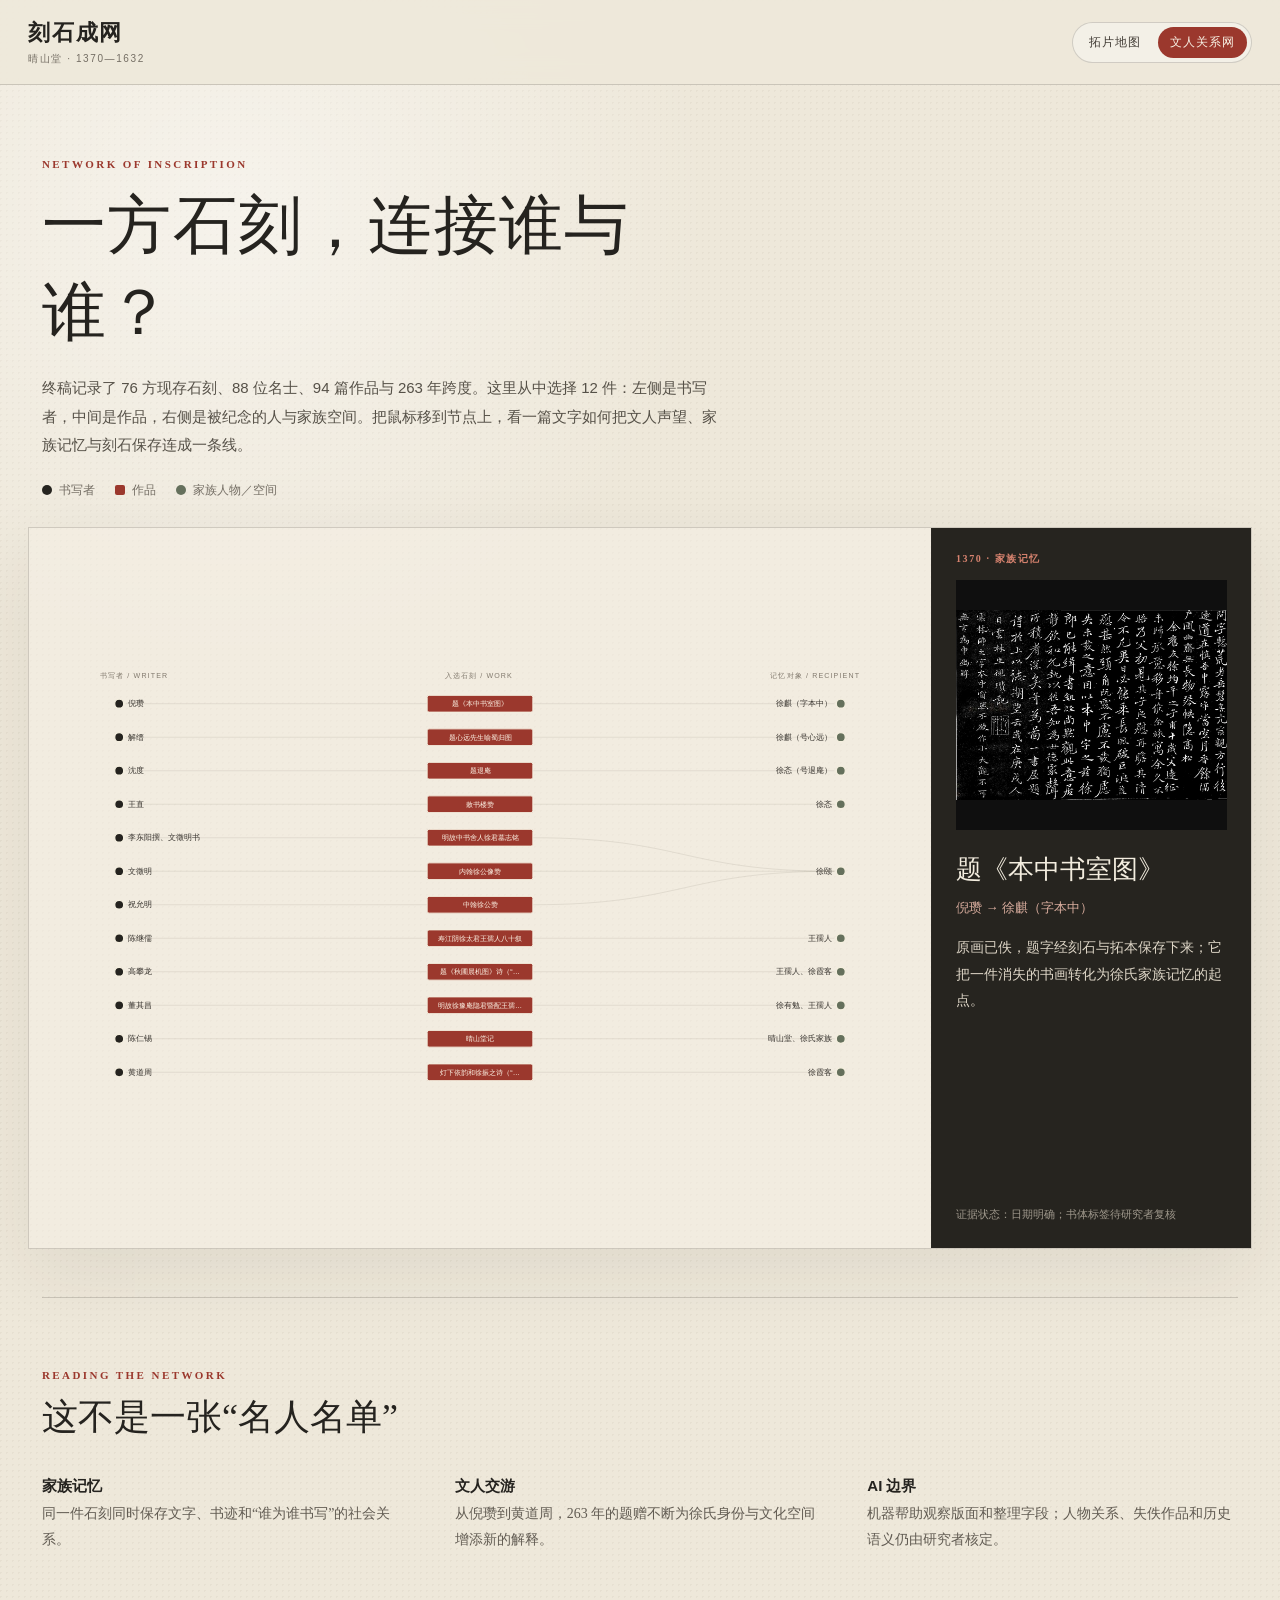
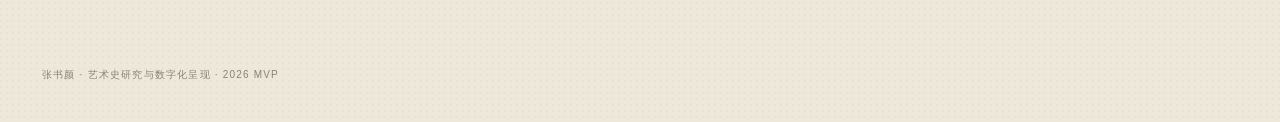
==== network.html @ 60465b58 "Launch Qingshan Hall stone network" ====
<!DOCTYPE html>
<html lang="zh-CN">
<head>
  <meta charset="utf-8" />
  <meta name="viewport" content="width=device-width, initial-scale=1" />
  <title>文人关系网｜刻石成网</title>
  <link rel="stylesheet" href="css/network.css" />
</head>
<body>
  <header class="masthead">
    <a class="brand" href="index.html">
      <strong>刻石成网</strong>
      <span>晴山堂 · 1370—1632</span>
    </a>
    <nav class="view-switch" aria-label="视图切换">
      <a href="index.html">拓片地图</a>
      <span>文人关系网</span>
    </nav>
  </header>

  <main>
    <section class="intro">
      <p class="eyebrow">NETWORK OF INSCRIPTION</p>
      <h1>一方石刻，连接谁与谁？</h1>
      <p>终稿记录了 76 方现存石刻、88 位名士、94 篇作品与 263 年跨度。这里从中选择 12 件：左侧是书写者，中间是作品，右侧是被纪念的人与家族空间。把鼠标移到节点上，看一篇文字如何把文人声望、家族记忆与刻石保存连成一条线。</p>
      <div class="legend" aria-label="图例">
        <span><i class="author"></i>书写者</span>
        <span><i class="work"></i>作品</span>
        <span><i class="family"></i>家族人物／空间</span>
      </div>
    </section>

    <section class="network-stage">
      <div class="network-canvas" id="network" aria-label="晴山堂石刻人物关系可视化"></div>
      <aside class="story-panel" id="story" aria-live="polite">
        <p class="story-kicker">1370 · 家族记忆</p>
        <img src="data/1024/001.jpg" alt="倪瓒题本中书室图拓片" />
        <h2>题《本中书室图》</h2>
        <p class="story-route">倪瓒 → 徐麒（字本中）</p>
        <p class="story-body">原画已佚，题字经刻石与拓本保存下来；它把一件消失的书画转化为徐氏家族记忆的起点。</p>
        <p class="story-status">证据状态：日期明确；书体标签待研究者复核</p>
      </aside>
    </section>

    <section class="method-note">
      <p class="eyebrow">READING THE NETWORK</p>
      <h2>这不是一张“名人名单”</h2>
      <div class="method-grid">
        <p><b>家族记忆</b><br />同一件石刻同时保存文字、书迹和“谁为谁书写”的社会关系。</p>
        <p><b>文人交游</b><br />从倪瓒到黄道周，263 年的题赠不断为徐氏身份与文化空间增添新的解释。</p>
        <p><b>AI 边界</b><br />机器帮助观察版面和整理字段；人物关系、失佚作品和历史语义仍由研究者核定。</p>
      </div>
    </section>
  </main>

  <footer>张书颜 · 艺术史研究与数字化呈现 · 2026 MVP</footer>
  <script src="js/d3.v3.min.js"></script>
  <script src="js/network.js"></script>
</body>
</html>
---- css/network.css ----
:root {
  --ink: #25231f;
  --paper: #eee8da;
  --paper-deep: #d8d0bf;
  --cinnabar: #9b382d;
  --moss: #65705c;
  --muted: #746e64;
  --line: rgba(61, 57, 50, 0.2);
}

* { box-sizing: border-box; }

body {
  margin: 0;
  color: var(--ink);
  font-family: "PingFang SC", "Noto Sans CJK SC", sans-serif;
  background:
    radial-gradient(circle at 18% 12%, rgba(255,255,255,.48), transparent 26%),
    linear-gradient(135deg, rgba(112,102,84,.06) 25%, transparent 25%) 0 0 / 6px 6px,
    var(--paper);
}

.masthead {
  position: sticky;
  top: 0;
  z-index: 10;
  display: flex;
  justify-content: space-between;
  align-items: center;
  padding: 18px 28px;
  border-bottom: 1px solid var(--line);
  background: rgba(238, 232, 218, .91);
  backdrop-filter: blur(12px);
}

.brand { color: inherit; text-decoration: none; }
.brand strong { display:block; font-family:"Songti SC","STSong",serif; font-size:22px; letter-spacing:.08em; }
.brand span { display:block; margin-top:4px; color:var(--muted); font-size:10px; letter-spacing:.16em; }

.view-switch { display:flex; gap:5px; padding:4px; border:1px solid var(--line); border-radius:999px; background:rgba(255,255,255,.35); }
.view-switch a,.view-switch span { padding:7px 12px; border-radius:999px; color:#403b34; font-size:12px; letter-spacing:.08em; text-decoration:none; }
.view-switch span { background:var(--cinnabar); color:#f8f2e5; }
.view-switch a:hover { color:var(--cinnabar); }

main { max-width:1600px; margin:0 auto; }
.intro { max-width:800px; padding:72px 42px 28px; }
.eyebrow { margin:0 0 10px; color:var(--cinnabar); font:600 11px/1.4 Georgia,serif; letter-spacing:.22em; }
h1,h2 { font-family:"Songti SC","STSong",serif; font-weight:500; }
h1 { margin:0 0 18px; font-size:clamp(36px,5vw,68px); letter-spacing:.02em; }
.intro>p:not(.eyebrow) { max-width:680px; margin:0; color:#565148; font-size:15px; line-height:1.9; }
.legend { display:flex; flex-wrap:wrap; gap:20px; margin-top:22px; color:var(--muted); font-size:12px; }
.legend span { display:flex; align-items:center; gap:7px; }
.legend i { width:10px; height:10px; border-radius:50%; background:var(--ink); }
.legend i.work { border-radius:2px; background:var(--cinnabar); }
.legend i.family { background:var(--moss); }

.network-stage { display:grid; grid-template-columns:minmax(0,1fr) 320px; min-height:720px; margin:0 28px 48px; border:1px solid var(--line); background:rgba(245,240,229,.54); box-shadow:0 24px 70px rgba(46,40,31,.08); }
.network-canvas { position:relative; min-width:0; overflow:auto; }
.network-canvas svg { display:block; width:100%; min-width:900px; height:720px; }
.column-label { fill:#81796d; font-size:11px; letter-spacing:.16em; }
.link { fill:none; stroke:#817b70; stroke-width:1; stroke-opacity:.24; transition:opacity .2s,stroke .2s,stroke-width .2s; }
.node { cursor:pointer; }
.node circle { stroke:#f5efdf; stroke-width:2; transition:r .2s,opacity .2s; }
.node.author circle { fill:var(--ink); }
.node.family circle { fill:var(--moss); }
.node.work rect { fill:var(--cinnabar); stroke:#f5efdf; stroke-width:1.5; rx:3; }
.node text { fill:#37332e; font-size:12px; transition:opacity .2s; }
.node.work text { fill:#fff7e9; font-size:11px; text-anchor:middle; pointer-events:none; }
.node.author text { text-anchor:start; }
.node.family text { text-anchor:end; }
.muted { opacity:.13; }
.link.active { stroke:var(--cinnabar); stroke-width:2.4; stroke-opacity:.9; }
.node.active circle { stroke:var(--cinnabar); stroke-width:4; }
.node.work.active rect { stroke:var(--ink); stroke-width:2; }

.story-panel { display:flex; flex-direction:column; padding:24px; border-left:1px solid var(--line); background:#26241f; color:#f3eddf; }
.story-panel img { width:100%; height:250px; margin:6px 0 22px; object-fit:contain; object-position:center; background:#111; filter:contrast(1.02); }
.story-kicker { margin:0 0 8px; color:#d7836f; font:600 10px/1.4 Georgia,serif; letter-spacing:.16em; text-transform:uppercase; }
.story-panel h2 { margin:0 0 12px; font-size:26px; line-height:1.35; }
.story-route { margin:0 0 18px; color:#d9ad9e; font-size:13px; }
.story-body { margin:0; color:#ddd5c6; font:14px/1.9 "Songti SC","STSong",serif; }
.story-status { margin:auto 0 0; padding-top:28px; color:#9e978b; font-size:11px; line-height:1.7; }

.method-note { margin:0 42px; padding:70px 0 90px; border-top:1px solid var(--line); }
.method-note h2 { margin:0 0 30px; font-size:36px; }
.method-grid { display:grid; grid-template-columns:repeat(3,1fr); gap:42px; }
.method-grid p { margin:0; color:#625c53; font:14px/1.9 "Songti SC","STSong",serif; }
.method-grid b { color:var(--ink); font-family:"PingFang SC",sans-serif; font-size:15px; }
footer { padding:24px 42px 40px; color:#888176; font-size:10px; letter-spacing:.12em; }

@media (max-width: 900px) {
  .intro { padding:52px 20px 24px; }
  .network-stage { grid-template-columns:1fr; margin:0 12px 36px; }
  .network-canvas svg { height:620px; }
  .story-panel { border-left:0; border-top:1px solid rgba(255,255,255,.12); }
  .story-panel img { height:300px; }
  .method-note { margin:0 20px; padding:52px 0 70px; }
  .method-grid { grid-template-columns:1fr; gap:22px; }
}

@media (max-width: 560px) {
  .masthead { padding:12px 14px; }
  .brand strong { font-size:17px; }
  .view-switch a,.view-switch span { padding:6px 8px; font-size:10px; }
  h1 { font-size:38px; }
}
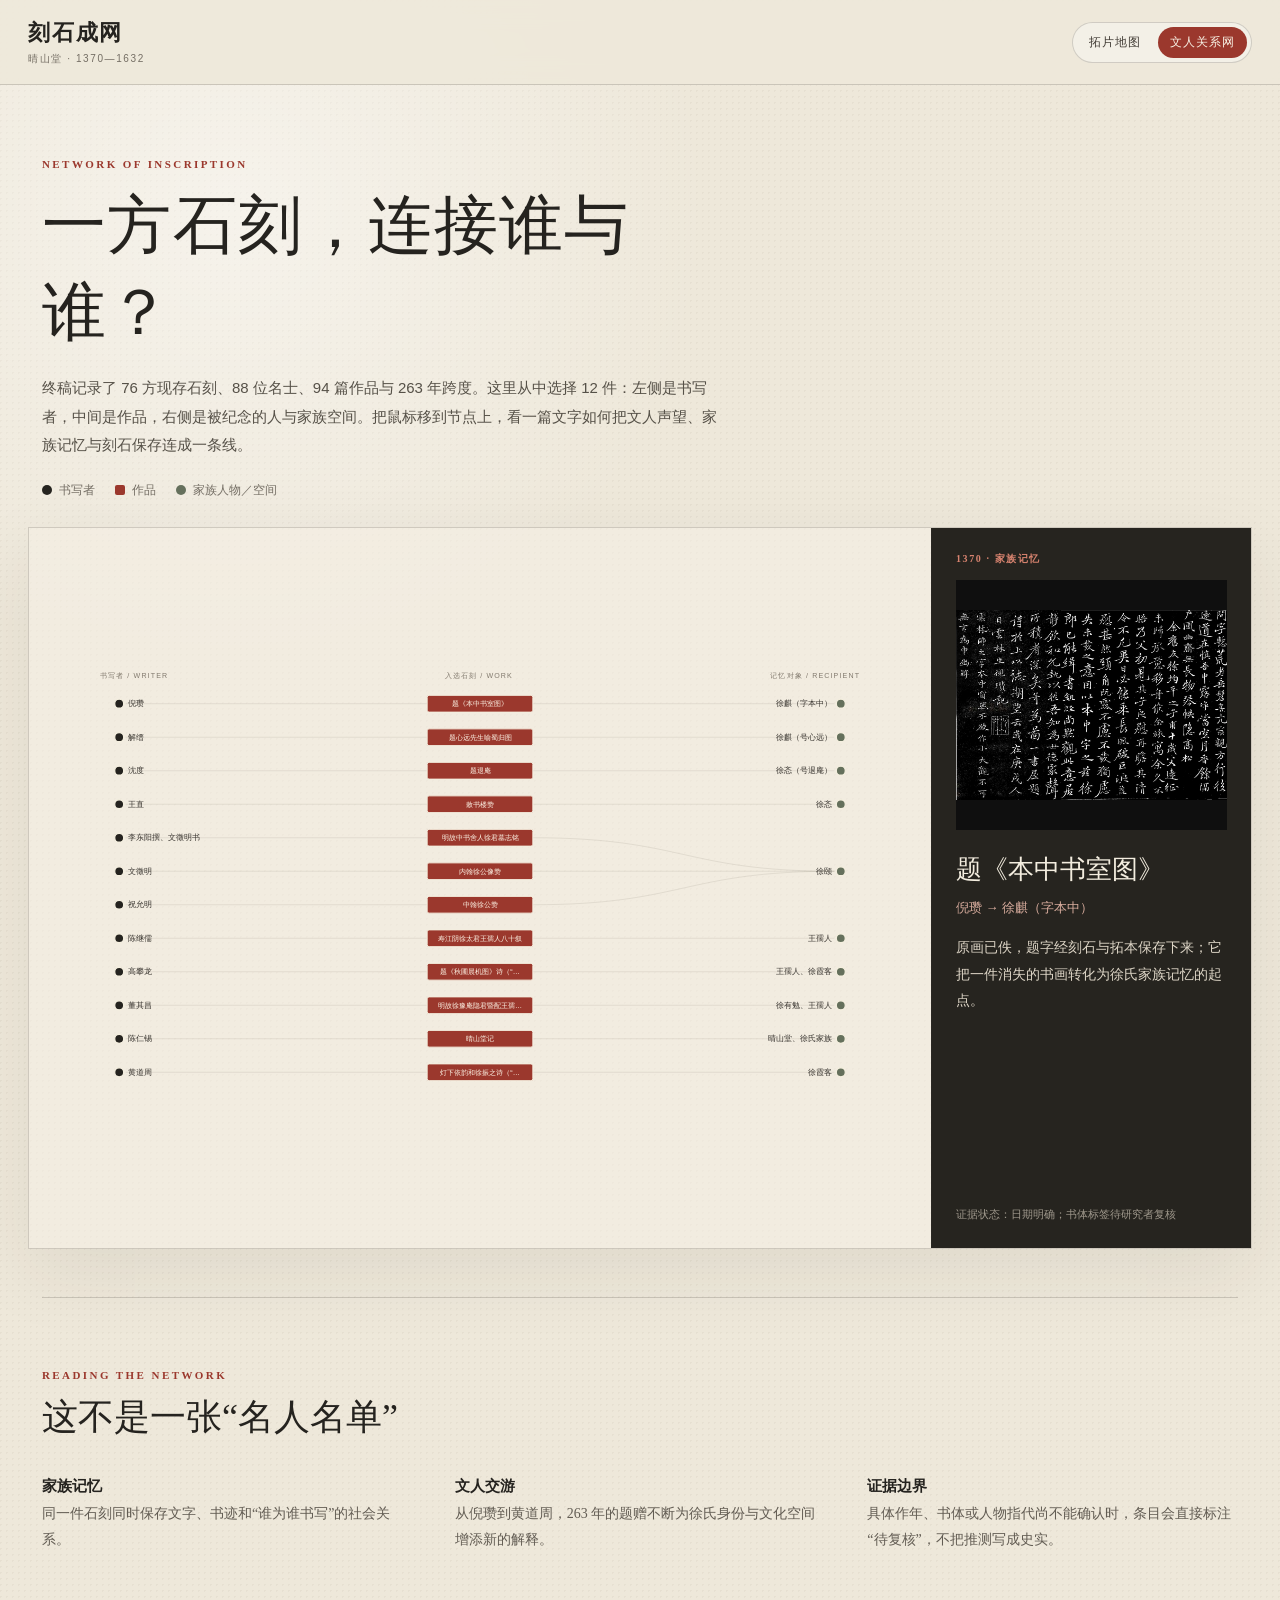
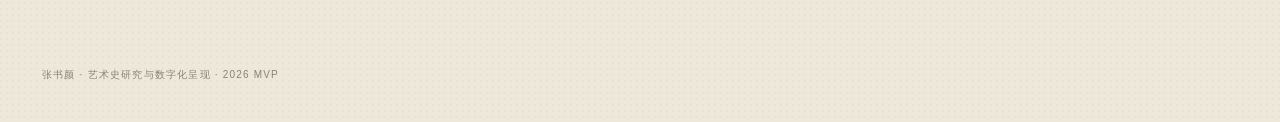
==== commit 615f0d76: "Refocus public copy on research and curation" ====
--- a/network.html
+++ b/network.html
@@ -48,7 +48,7 @@
       <div class="method-grid">
         <p><b>家族记忆</b><br />同一件石刻同时保存文字、书迹和“谁为谁书写”的社会关系。</p>
         <p><b>文人交游</b><br />从倪瓒到黄道周，263 年的题赠不断为徐氏身份与文化空间增添新的解释。</p>
-        <p><b>AI 边界</b><br />机器帮助观察版面和整理字段；人物关系、失佚作品和历史语义仍由研究者核定。</p>
+        <p><b>证据边界</b><br />具体作年、书体或人物指代尚不能确认时，条目会直接标注“待复核”，不把推测写成史实。</p>
       </div>
     </section>
   </main>
